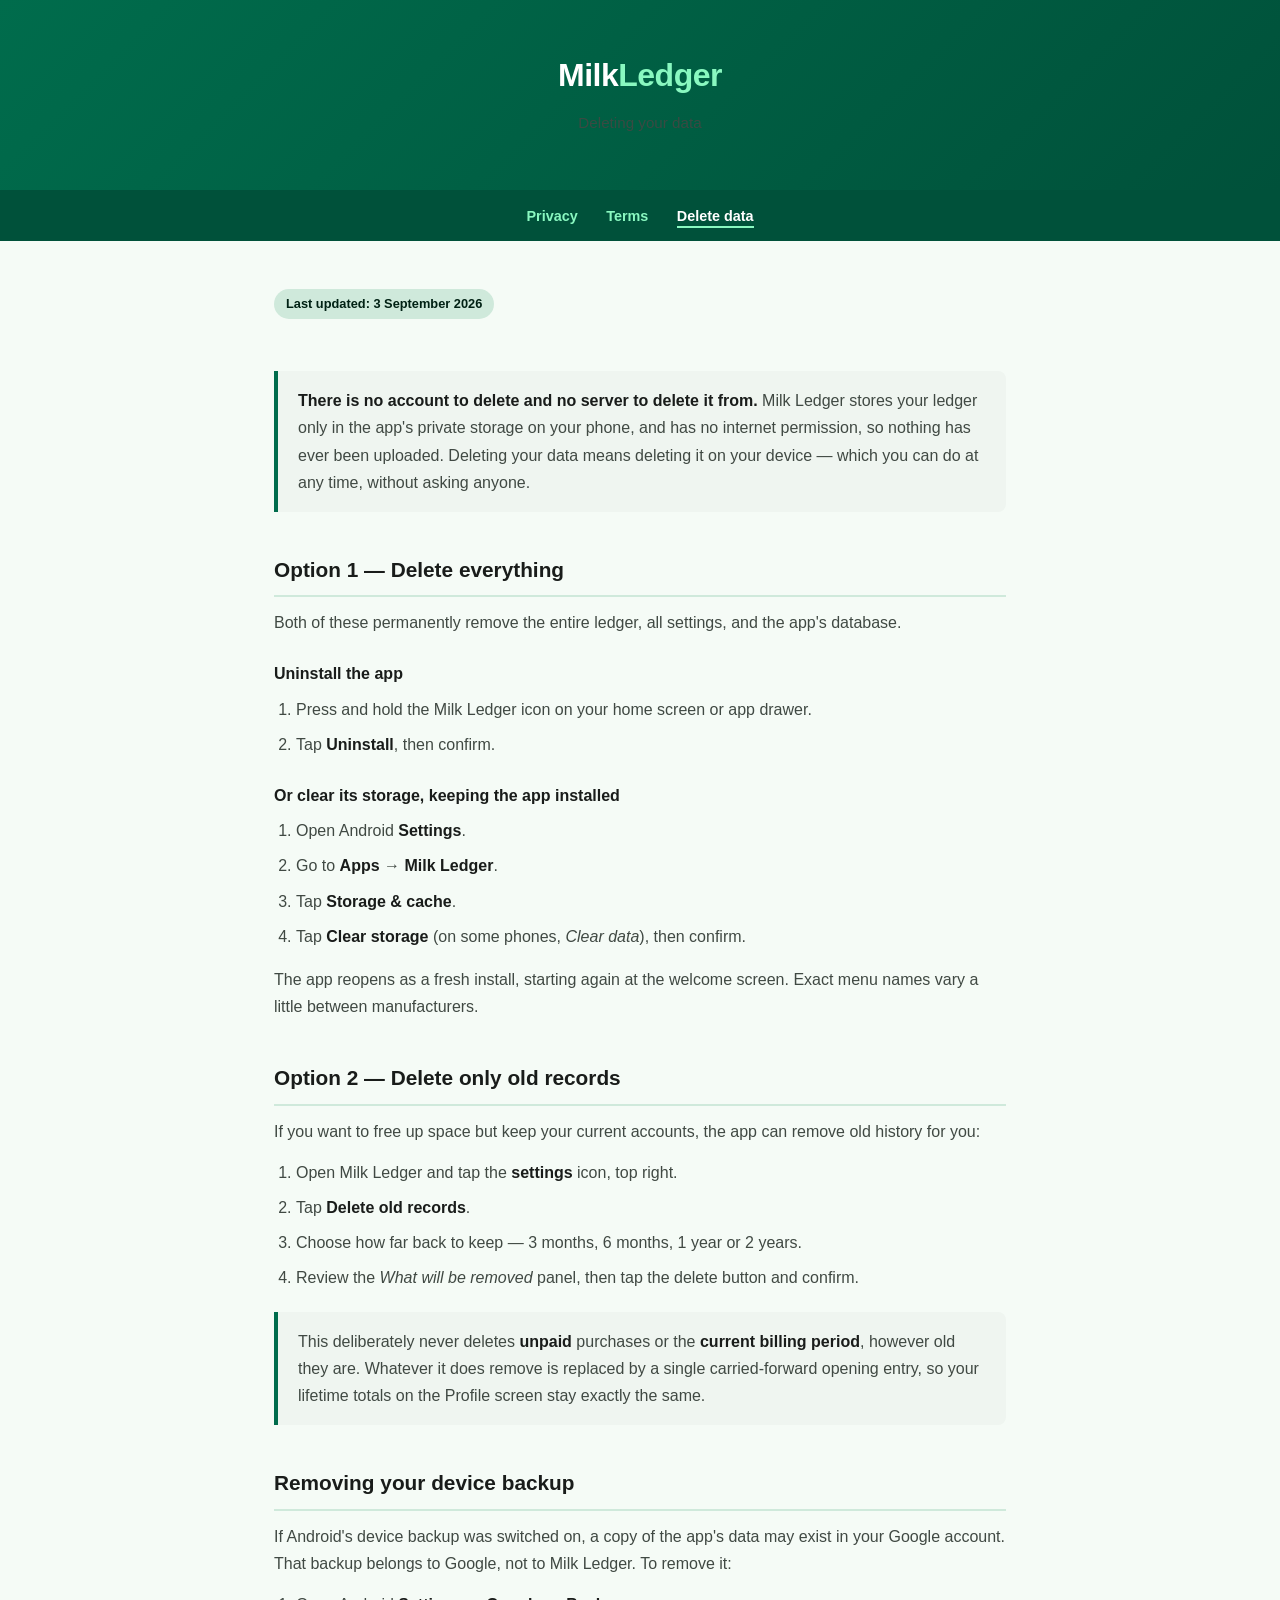
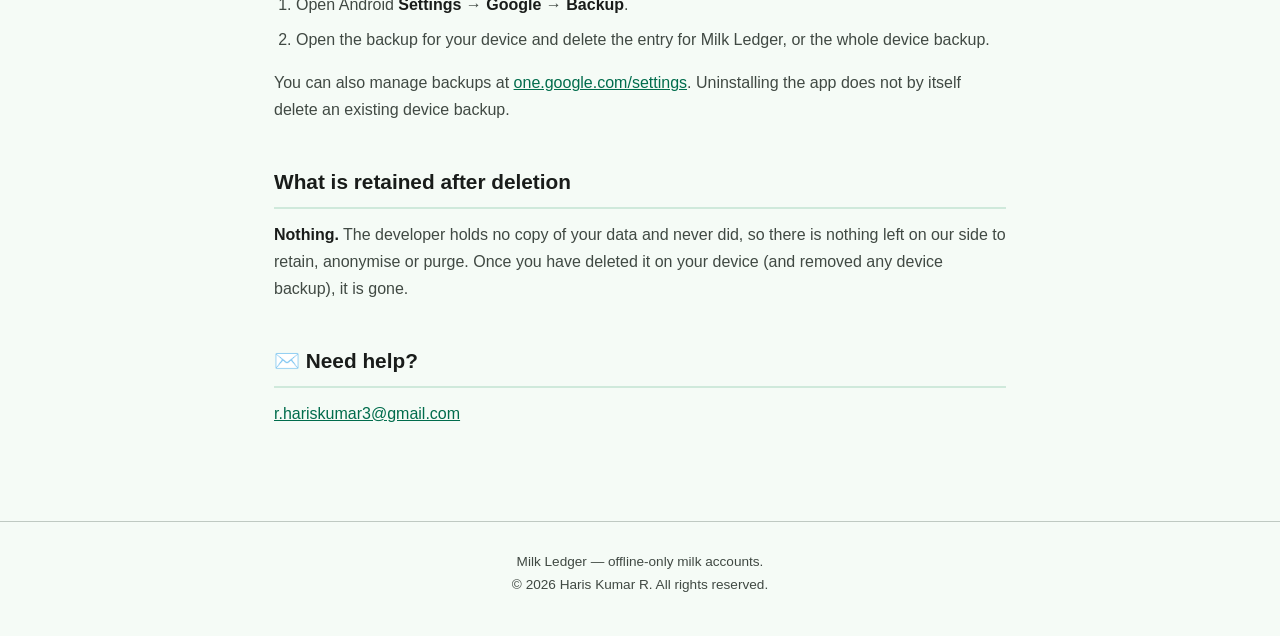
==== delete-data.html @ dab8d7bb "Privacy policy, terms and data-deletion pages for Milk Ledger Plain HTML for GitHub Pages, in the ap" ====
<!DOCTYPE html>
<html lang="en">
<head>
  <meta charset="UTF-8" />
  <meta name="viewport" content="width=device-width, initial-scale=1.0" />
  <title>Delete your data — Milk Ledger</title>
  <meta name="description" content="How to delete your Milk Ledger data. All data is stored only on your device, so deleting it is entirely under your control." />
  <link rel="stylesheet" href="_style.css" />
</head>
<body>

<header>
  <div class="logo">Milk<span>Ledger</span></div>
  <p>Deleting your data</p>
</header>

<nav>
  <a href="./">Privacy</a>
  <a href="./terms.html">Terms</a>
  <a href="./delete-data.html" aria-current="page">Delete data</a>
</nav>

<main>
  <span class="updated">Last updated: 3 September 2026</span>

  <div class="callout">
    <p>
      <strong>There is no account to delete and no server to delete it from.</strong>
      Milk Ledger stores your ledger only in the app's private storage on your phone, and has no
      internet permission, so nothing has ever been uploaded. Deleting your data means deleting
      it on your device — which you can do at any time, without asking anyone.
    </p>
  </div>

  <h2>Option 1 — Delete everything</h2>
  <p>Both of these permanently remove the entire ledger, all settings, and the app's database.</p>

  <h3>Uninstall the app</h3>
  <ol>
    <li>Press and hold the Milk Ledger icon on your home screen or app drawer.</li>
    <li>Tap <strong>Uninstall</strong>, then confirm.</li>
  </ol>

  <h3>Or clear its storage, keeping the app installed</h3>
  <ol>
    <li>Open Android <strong>Settings</strong>.</li>
    <li>Go to <strong>Apps</strong> → <strong>Milk Ledger</strong>.</li>
    <li>Tap <strong>Storage &amp; cache</strong>.</li>
    <li>Tap <strong>Clear storage</strong> (on some phones, <em>Clear data</em>), then confirm.</li>
  </ol>
  <p>
    The app reopens as a fresh install, starting again at the welcome screen. Exact menu names
    vary a little between manufacturers.
  </p>

  <h2>Option 2 — Delete only old records</h2>
  <p>
    If you want to free up space but keep your current accounts, the app can remove old history
    for you:
  </p>
  <ol>
    <li>Open Milk Ledger and tap the <strong>settings</strong> icon, top right.</li>
    <li>Tap <strong>Delete old records</strong>.</li>
    <li>Choose how far back to keep — 3 months, 6 months, 1 year or 2 years.</li>
    <li>Review the <em>What will be removed</em> panel, then tap the delete button and confirm.</li>
  </ol>
  <div class="callout">
    <p>
      This deliberately never deletes <strong>unpaid</strong> purchases or the
      <strong>current billing period</strong>, however old they are. Whatever it does remove is
      replaced by a single carried-forward opening entry, so your lifetime totals on the Profile
      screen stay exactly the same.
    </p>
  </div>

  <h2>Removing your device backup</h2>
  <p>
    If Android's device backup was switched on, a copy of the app's data may exist in your
    Google account. That backup belongs to Google, not to Milk Ledger. To remove it:
  </p>
  <ol>
    <li>Open Android <strong>Settings</strong> → <strong>Google</strong> → <strong>Backup</strong>.</li>
    <li>Open the backup for your device and delete the entry for Milk Ledger, or the whole
      device backup.</li>
  </ol>
  <p>
    You can also manage backups at
    <a href="https://one.google.com/settings">one.google.com/settings</a>. Uninstalling the app
    does not by itself delete an existing device backup.
  </p>

  <h2>What is retained after deletion</h2>
  <p>
    <strong>Nothing.</strong> The developer holds no copy of your data and never did, so there
    is nothing left on our side to retain, anonymise or purge. Once you have deleted it on your
    device (and removed any device backup), it is gone.
  </p>

  <h2>✉️ Need help?</h2>
  <p>
    <a href="mailto:r.hariskumar3@gmail.com">r.hariskumar3@gmail.com</a>
  </p>
</main>

<footer>
  Milk Ledger — offline-only milk accounts.<br />
  © 2026 Haris Kumar R. All rights reserved.
</footer>

</body>
</html>
---- _style.css ----
/* Shared styling for the Milk Ledger policy pages.
   Palette is the app's own, from design/tokens.md in the MilkLedger repo. */

*, *::before, *::after { box-sizing: border-box; margin: 0; padding: 0; }

:root {
  --primary: #006C4C;
  --primary-dark: #00513A;
  --primary-container: #89F8C0;
  --on-primary-container: #002114;
  --secondary-container: #CFE9DB;
  --surface: #F5FBF6;
  --surface-container: #EFF5F0;
  --on-surface: #191C1A;
  --on-surface-variant: #404943;
  --outline-variant: #BFC9C2;
}

body {
  font-family: -apple-system, BlinkMacSystemFont, "Segoe UI", Roboto, Helvetica, Arial, sans-serif;
  background: var(--surface);
  color: var(--on-surface);
  line-height: 1.7;
}

header {
  background: linear-gradient(135deg, var(--primary) 0%, var(--primary-dark) 100%);
  color: #fff;
  padding: 48px 24px 40px;
  text-align: center;
}

header .logo { font-size: 2rem; font-weight: 700; letter-spacing: -0.5px; }
header .logo span { color: var(--primary-container); }
header p { margin-top: 8px; font-size: 0.95rem; opacity: 0.9; }

nav {
  background: var(--primary-dark);
  text-align: center;
  padding: 12px 16px;
}
nav a {
  color: var(--primary-container);
  text-decoration: none;
  font-size: 0.9rem;
  font-weight: 600;
  margin: 0 12px;
  border-bottom: 2px solid transparent;
  padding-bottom: 2px;
}
nav a:hover, nav a[aria-current="page"] {
  color: #fff;
  border-bottom-color: var(--primary-container);
}

main { max-width: 780px; margin: 0 auto; padding: 48px 24px 80px; }

.updated {
  display: inline-block;
  background: var(--secondary-container);
  color: var(--on-primary-container);
  font-size: 0.8rem;
  font-weight: 600;
  padding: 4px 12px;
  border-radius: 20px;
  margin-bottom: 32px;
}

.summary-cards {
  display: grid;
  grid-template-columns: repeat(auto-fit, minmax(200px, 1fr));
  gap: 16px;
  margin-bottom: 40px;
}

.card {
  background: #fff;
  border: 1px solid var(--outline-variant);
  border-radius: 12px;
  padding: 20px;
}
.card .icon { font-size: 1.5rem; }
.card h3 { font-size: 0.95rem; margin: 8px 0 4px; }
.card p { font-size: 0.85rem; color: var(--on-surface-variant); line-height: 1.5; }

h2 {
  font-size: 1.3rem;
  margin: 40px 0 12px;
  padding-bottom: 8px;
  border-bottom: 2px solid var(--secondary-container);
}
h3 { font-size: 1rem; margin: 24px 0 8px; }
p { margin-bottom: 14px; color: var(--on-surface-variant); }
p strong, li strong { color: var(--on-surface); }

ul, ol { margin: 0 0 16px 22px; color: var(--on-surface-variant); }
li { margin-bottom: 8px; }

.callout {
  background: var(--surface-container);
  border-left: 4px solid var(--primary);
  border-radius: 0 8px 8px 0;
  padding: 16px 20px;
  margin: 20px 0;
}
.callout p:last-child { margin-bottom: 0; }

table {
  width: 100%;
  border-collapse: collapse;
  margin: 16px 0 24px;
  font-size: 0.9rem;
}
th, td {
  text-align: left;
  padding: 10px 12px;
  border-bottom: 1px solid var(--outline-variant);
  vertical-align: top;
}
th { background: var(--surface-container); font-size: 0.8rem; text-transform: uppercase; letter-spacing: 0.4px; }
td { color: var(--on-surface-variant); }
td code, p code {
  background: var(--surface-container);
  border-radius: 4px;
  padding: 1px 6px;
  font-size: 0.85em;
}

a { color: var(--primary); }

footer {
  border-top: 1px solid var(--outline-variant);
  text-align: center;
  padding: 28px 24px 40px;
  font-size: 0.85rem;
  color: var(--on-surface-variant);
}

@media (max-width: 520px) {
  header { padding: 36px 20px 30px; }
  main { padding: 32px 20px 60px; }
  table { font-size: 0.82rem; }
}
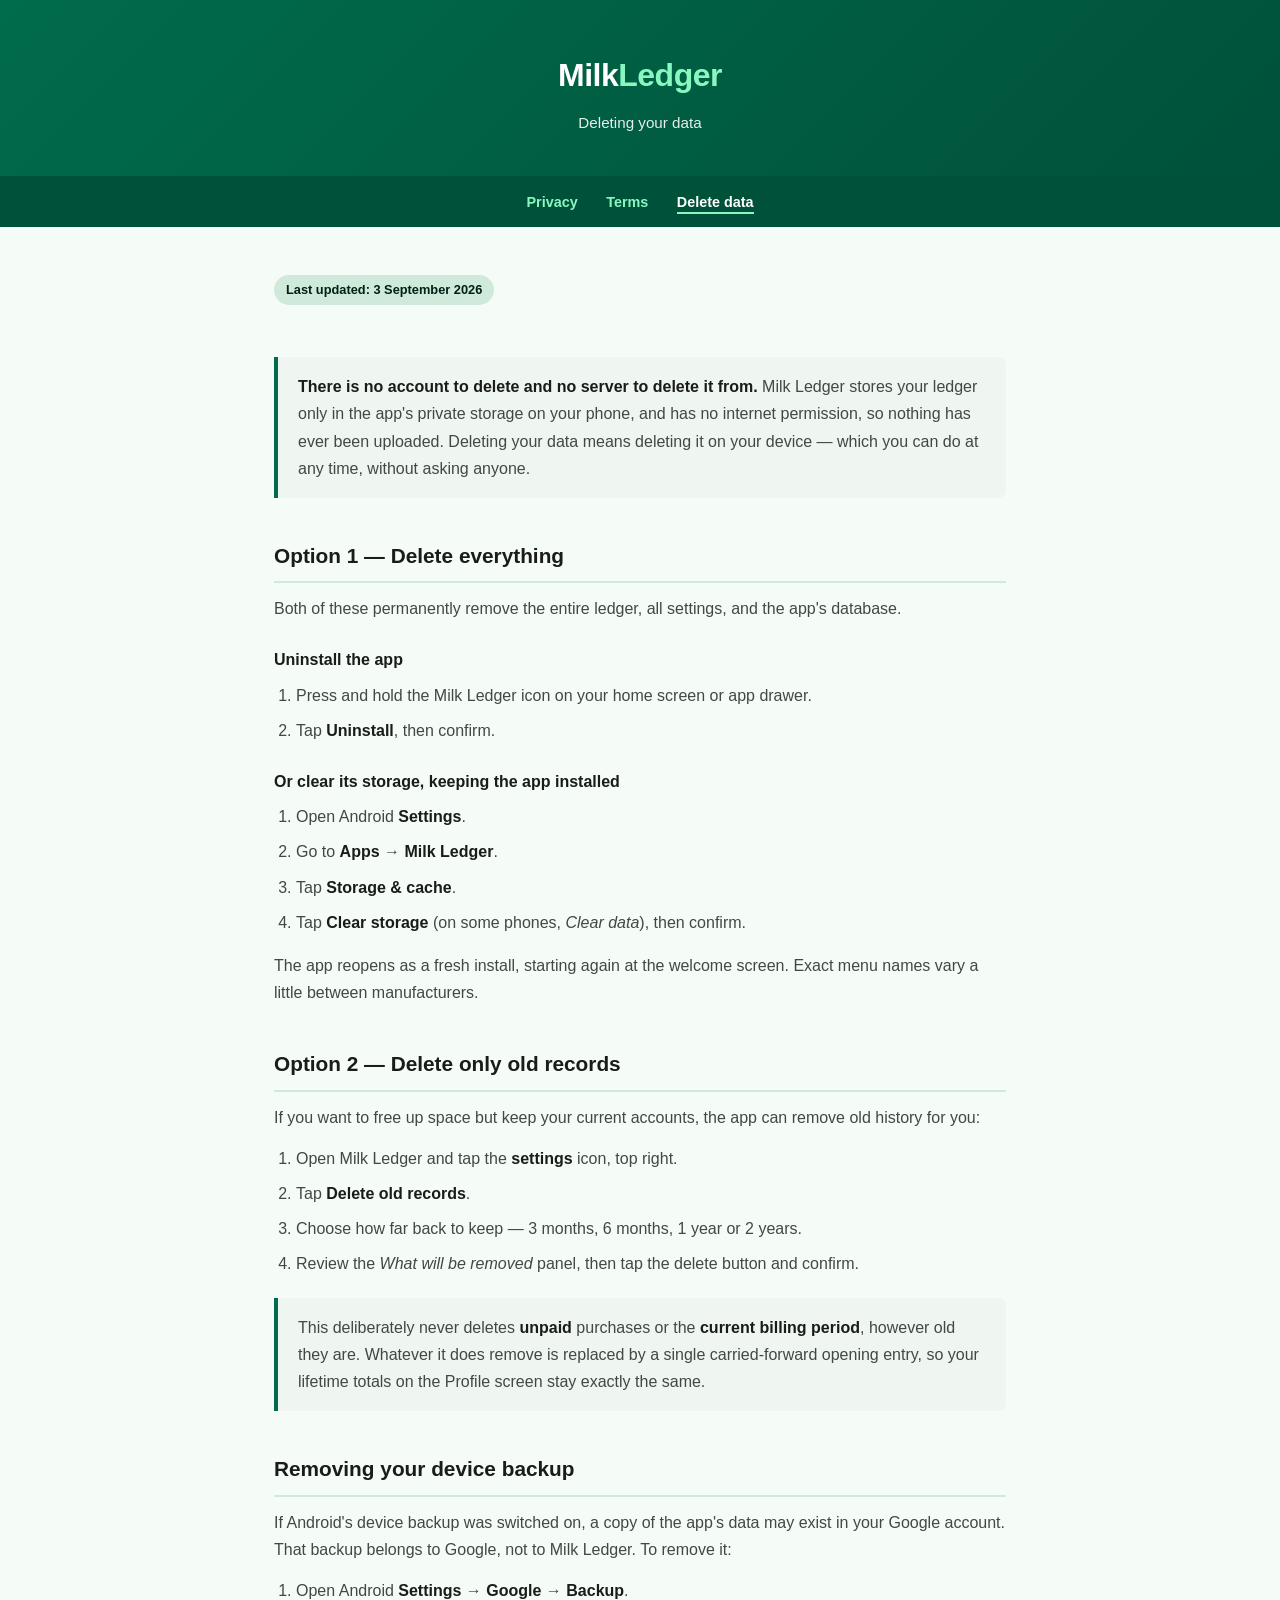
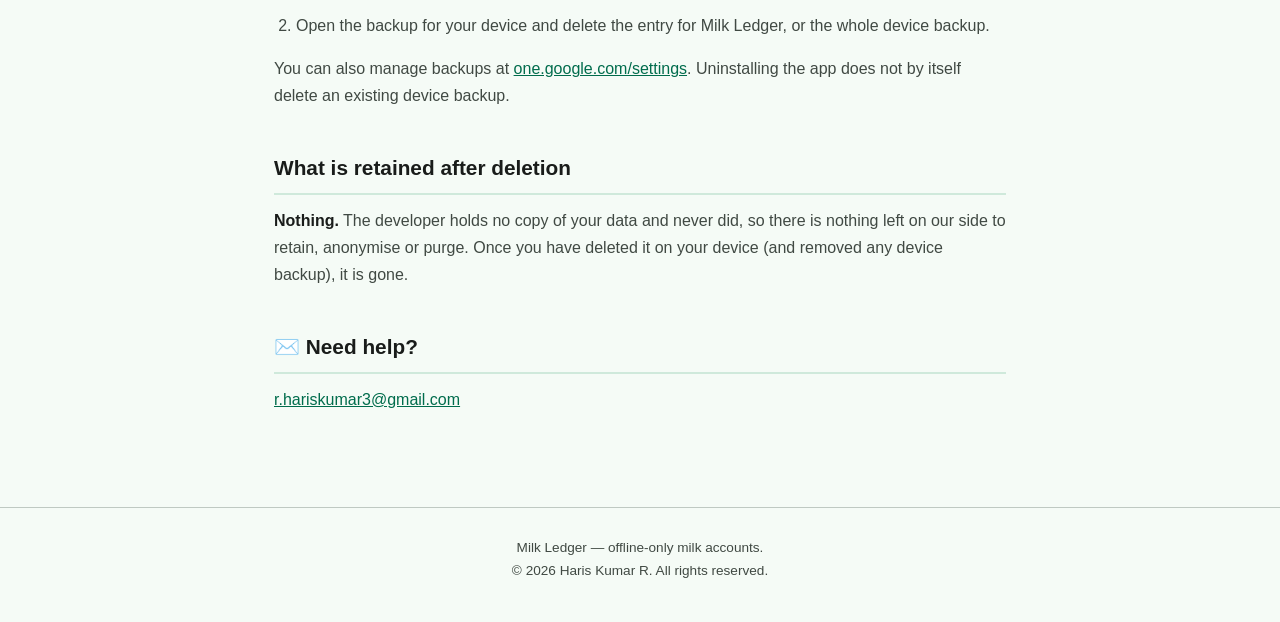
==== commit c2fd3853: "Give every page an h1 All three pages went straight to h2, or on the privacy page to h3, with the ti" ====
--- a/delete-data.html
+++ b/delete-data.html
@@ -5,13 +5,13 @@
   <meta name="viewport" content="width=device-width, initial-scale=1.0" />
   <title>Delete your data — Milk Ledger</title>
   <meta name="description" content="How to delete your Milk Ledger data. All data is stored only on your device, so deleting it is entirely under your control." />
-  <link rel="stylesheet" href="_style.css" />
+  <link rel="stylesheet" href="style.css" />
 </head>
 <body>
 
 <header>
   <div class="logo">Milk<span>Ledger</span></div>
-  <p>Deleting your data</p>
+  <h1>Deleting your data</h1>
 </header>
 
 <nav>
--- a/style.css
+++ b/style.css
@@ -0,0 +1,162 @@
+/* Shared styling for the Milk Ledger policy pages.
+   Palette is the app's own, from design/tokens.md in the MilkLedger repo. */
+
+*, *::before, *::after { box-sizing: border-box; margin: 0; padding: 0; }
+
+:root {
+  --primary: #006C4C;
+  --primary-dark: #00513A;
+  --primary-container: #89F8C0;
+  --on-primary-container: #002114;
+  --secondary-container: #CFE9DB;
+  --surface: #F5FBF6;
+  --surface-container: #EFF5F0;
+  --on-surface: #191C1A;
+  --on-surface-variant: #404943;
+  --outline-variant: #BFC9C2;
+}
+
+body {
+  font-family: -apple-system, BlinkMacSystemFont, "Segoe UI", Roboto, Helvetica, Arial, sans-serif;
+  background: var(--surface);
+  color: var(--on-surface);
+  line-height: 1.7;
+}
+
+header {
+  background: linear-gradient(135deg, var(--primary) 0%, var(--primary-dark) 100%);
+  color: #fff;
+  padding: 48px 24px 40px;
+  text-align: center;
+}
+
+header .logo { font-size: 2rem; font-weight: 700; letter-spacing: -0.5px; }
+header .logo span { color: var(--primary-container); }
+header h1 {
+  margin-top: 8px;
+  font-size: 0.95rem;
+  font-weight: 400;
+  opacity: 0.9;
+}
+
+/* A heading that is read but not seen. Not display:none, which hides it from
+   screen readers too, and not width:0, which collapses the text. */
+.visually-hidden {
+  position: absolute;
+  width: 1px;
+  height: 1px;
+  margin: -1px;
+  padding: 0;
+  overflow: hidden;
+  clip-path: inset(50%);
+  white-space: nowrap;
+  border: 0;
+}
+
+nav {
+  background: var(--primary-dark);
+  text-align: center;
+  padding: 12px 16px;
+}
+nav a {
+  color: var(--primary-container);
+  text-decoration: none;
+  font-size: 0.9rem;
+  font-weight: 600;
+  margin: 0 12px;
+  border-bottom: 2px solid transparent;
+  padding-bottom: 2px;
+}
+nav a:hover, nav a[aria-current="page"] {
+  color: #fff;
+  border-bottom-color: var(--primary-container);
+}
+
+main { max-width: 780px; margin: 0 auto; padding: 48px 24px 80px; }
+
+.updated {
+  display: inline-block;
+  background: var(--secondary-container);
+  color: var(--on-primary-container);
+  font-size: 0.8rem;
+  font-weight: 600;
+  padding: 4px 12px;
+  border-radius: 20px;
+  margin-bottom: 32px;
+}
+
+.summary-cards {
+  display: grid;
+  grid-template-columns: repeat(auto-fit, minmax(200px, 1fr));
+  gap: 16px;
+  margin-bottom: 40px;
+}
+
+.card {
+  background: #fff;
+  border: 1px solid var(--outline-variant);
+  border-radius: 12px;
+  padding: 20px;
+}
+.card .icon { font-size: 1.5rem; }
+.card h3 { font-size: 0.95rem; margin: 8px 0 4px; }
+.card p { font-size: 0.85rem; color: var(--on-surface-variant); line-height: 1.5; }
+
+h2 {
+  font-size: 1.3rem;
+  margin: 40px 0 12px;
+  padding-bottom: 8px;
+  border-bottom: 2px solid var(--secondary-container);
+}
+h3 { font-size: 1rem; margin: 24px 0 8px; }
+p { margin-bottom: 14px; color: var(--on-surface-variant); }
+p strong, li strong { color: var(--on-surface); }
+
+ul, ol { margin: 0 0 16px 22px; color: var(--on-surface-variant); }
+li { margin-bottom: 8px; }
+
+.callout {
+  background: var(--surface-container);
+  border-left: 4px solid var(--primary);
+  border-radius: 0 8px 8px 0;
+  padding: 16px 20px;
+  margin: 20px 0;
+}
+.callout p:last-child { margin-bottom: 0; }
+
+table {
+  width: 100%;
+  border-collapse: collapse;
+  margin: 16px 0 24px;
+  font-size: 0.9rem;
+}
+th, td {
+  text-align: left;
+  padding: 10px 12px;
+  border-bottom: 1px solid var(--outline-variant);
+  vertical-align: top;
+}
+th { background: var(--surface-container); font-size: 0.8rem; text-transform: uppercase; letter-spacing: 0.4px; }
+td { color: var(--on-surface-variant); }
+td code, p code {
+  background: var(--surface-container);
+  border-radius: 4px;
+  padding: 1px 6px;
+  font-size: 0.85em;
+}
+
+a { color: var(--primary); }
+
+footer {
+  border-top: 1px solid var(--outline-variant);
+  text-align: center;
+  padding: 28px 24px 40px;
+  font-size: 0.85rem;
+  color: var(--on-surface-variant);
+}
+
+@media (max-width: 520px) {
+  header { padding: 36px 20px 30px; }
+  main { padding: 32px 20px 60px; }
+  table { font-size: 0.82rem; }
+}
